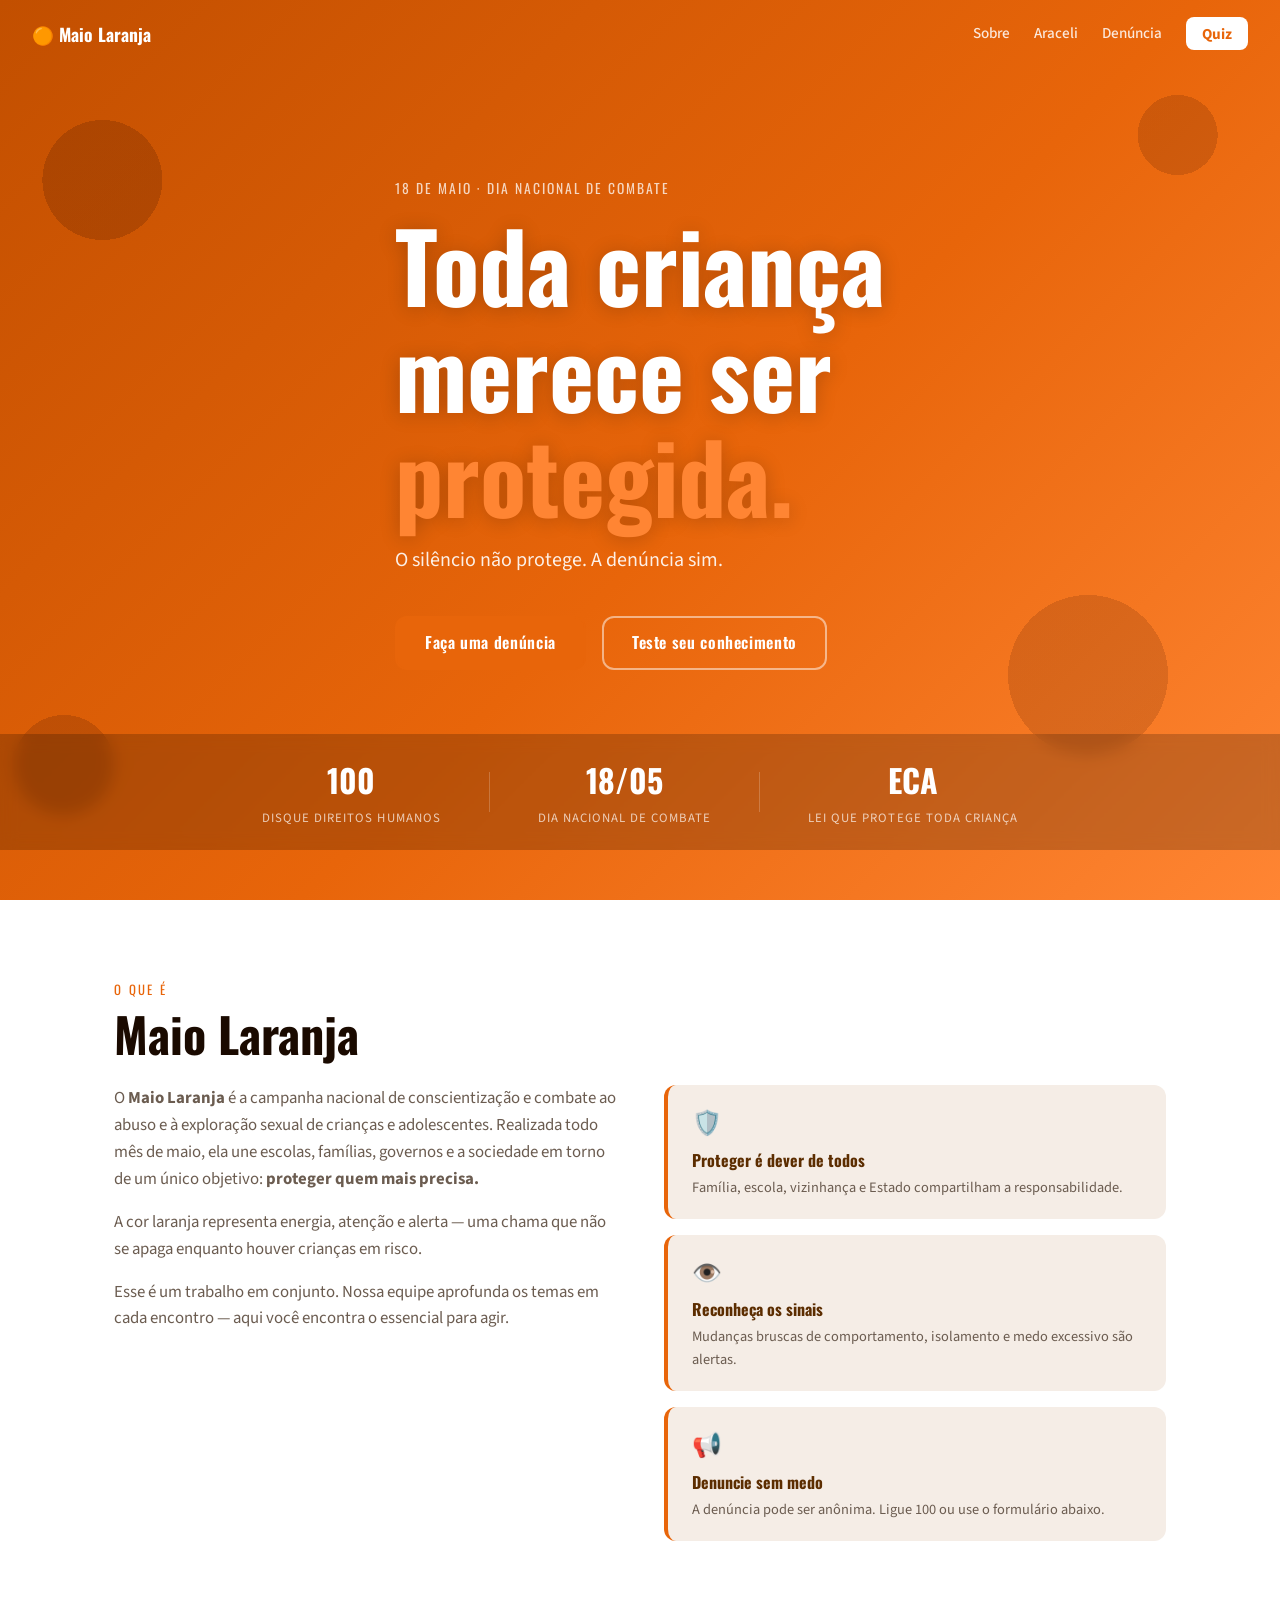
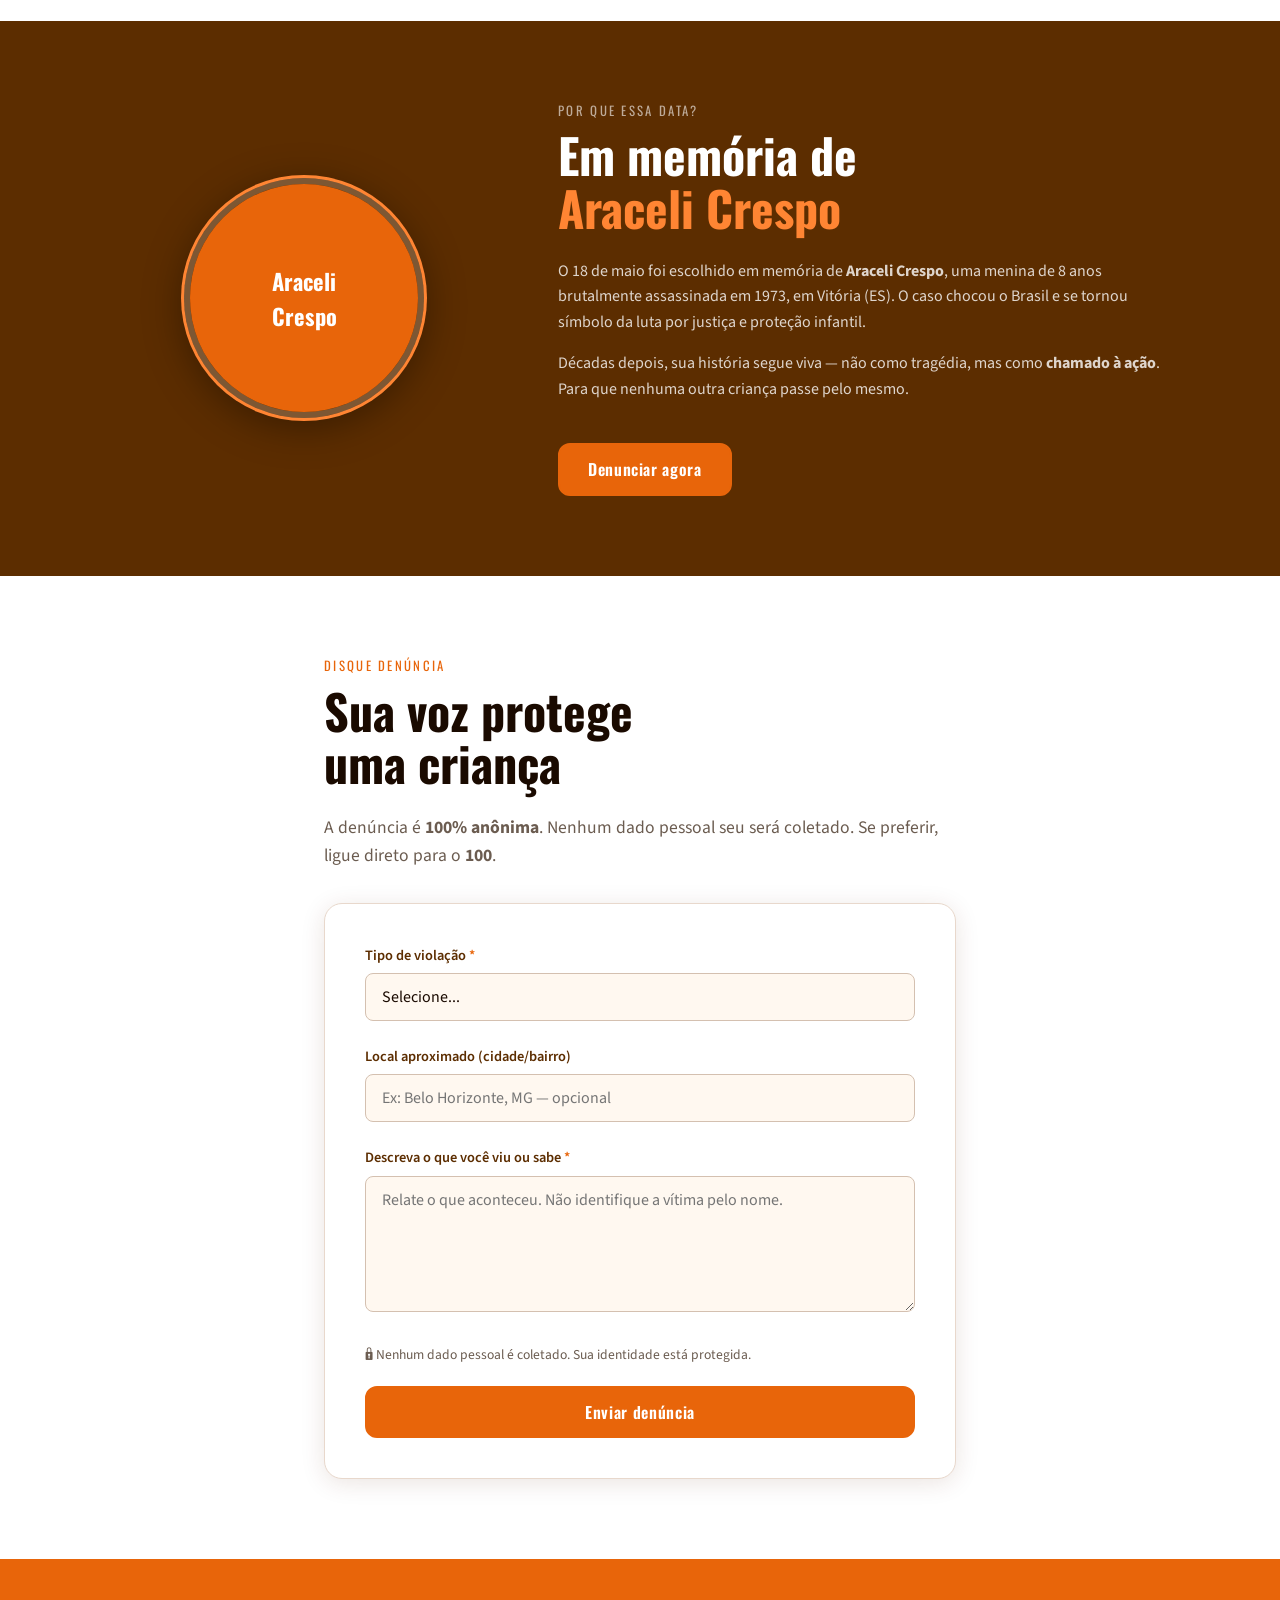
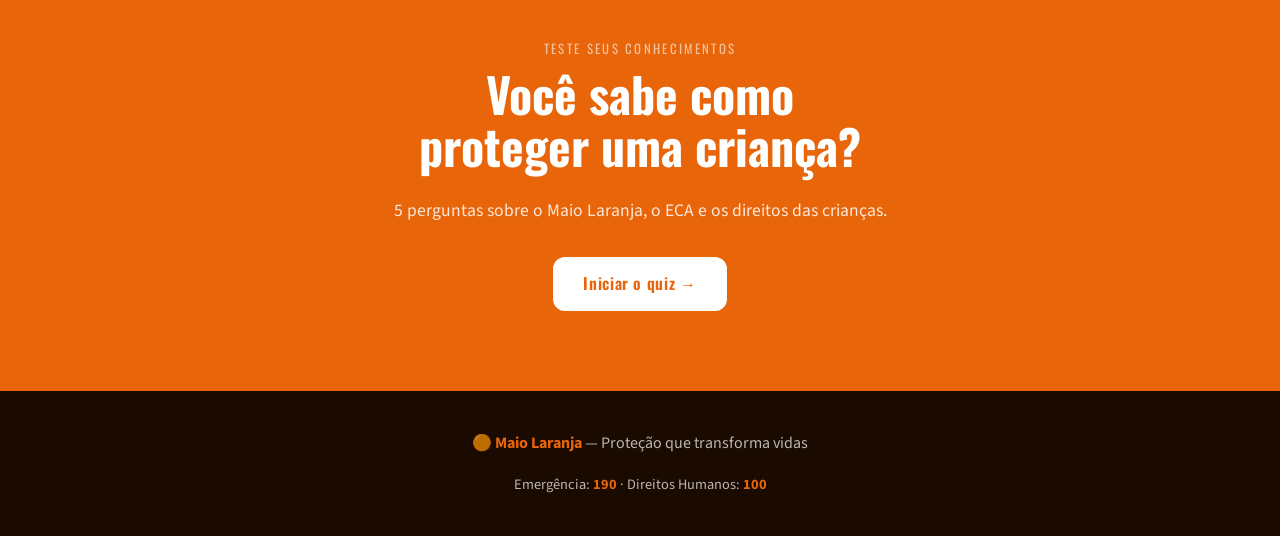
==== templates/index.html @ 09c56deb "Create index.html" ====
<!DOCTYPE html>
<html lang="pt-BR">
<head>
  <meta charset="UTF-8" />
  <meta name="viewport" content="width=device-width, initial-scale=1.0" />
  <title>Maio Laranja — Proteção que transforma vidas</title>
  <link rel="stylesheet" href="/static/css/style.css" />
  <link href="https://fonts.googleapis.com/css2?family=Oswald:wght@400;600;700&family=Source+Sans+3:wght@400;500;600&display=swap" rel="stylesheet" />
</head>
<body>

  <!-- ══════ HERO ══════ -->
  <header class="hero">
    <div class="hero-bg-flowers"></div>
    <nav class="nav">
      <span class="nav-logo">🟠 Maio Laranja</span>
      <ul class="nav-links">
        <li><a href="#sobre">Sobre</a></li>
        <li><a href="#araceli">Araceli</a></li>
        <li><a href="#denuncia">Denúncia</a></li>
        <li><a href="/quiz" class="nav-btn">Quiz</a></li>
      </ul>
    </nav>

    <div class="hero-content">
      <p class="hero-eyebrow">18 de maio · Dia Nacional de Combate</p>
      <h1 class="hero-title">Toda criança<br>merece ser<br><em>protegida.</em></h1>
      <p class="hero-sub">O silêncio não protege. A denúncia sim.</p>
      <div class="hero-actions">
        <a href="#denuncia" class="btn btn-primary">Faça uma denúncia</a>
        <a href="/quiz" class="btn btn-ghost">Teste seu conhecimento</a>
      </div>
    </div>

    <div class="hero-stat-strip">
      <div class="stat">
        <span class="stat-n">100</span>
        <span class="stat-label">Disque Direitos Humanos</span>
      </div>
      <div class="stat-div"></div>
      <div class="stat">
        <span class="stat-n">18/05</span>
        <span class="stat-label">Dia Nacional de Combate</span>
      </div>
      <div class="stat-div"></div>
      <div class="stat">
        <span class="stat-n">ECA</span>
        <span class="stat-label">Lei que protege toda criança</span>
      </div>
    </div>
  </header>

  <!-- ══════ SOBRE ══════ -->
  <section id="sobre" class="section section-white">
    <div class="container">
      <p class="section-eyebrow">O que é</p>
      <h2 class="section-title">Maio Laranja</h2>
      <div class="sobre-grid">
        <div class="sobre-text">
          <p>O <strong>Maio Laranja</strong> é a campanha nacional de conscientização e combate ao abuso e à exploração sexual de crianças e adolescentes. Realizada todo mês de maio, ela une escolas, famílias, governos e a sociedade em torno de um único objetivo: <strong>proteger quem mais precisa.</strong></p>
          <p>A cor laranja representa energia, atenção e alerta — uma chama que não se apaga enquanto houver crianças em risco.</p>
          <p>Esse é um trabalho em conjunto. Nossa equipe aprofunda os temas em cada encontro — aqui você encontra o essencial para agir.</p>
        </div>
        <div class="sobre-cards">
          <div class="info-card">
            <span class="info-icon">🛡️</span>
            <h3>Proteger é dever de todos</h3>
            <p>Família, escola, vizinhança e Estado compartilham a responsabilidade.</p>
          </div>
          <div class="info-card">
            <span class="info-icon">👁️</span>
            <h3>Reconheça os sinais</h3>
            <p>Mudanças bruscas de comportamento, isolamento e medo excessivo são alertas.</p>
          </div>
          <div class="info-card">
            <span class="info-icon">📢</span>
            <h3>Denuncie sem medo</h3>
            <p>A denúncia pode ser anônima. Ligue 100 ou use o formulário abaixo.</p>
          </div>
        </div>
      </div>
    </div>
  </section>

  <!-- ══════ ARACELI ══════ -->
  <section id="araceli" class="section section-dark">
    <div class="container">
      <div class="araceli-grid">
        <div class="araceli-photo">
          <div class="photo-frame">
            <div class="photo-placeholder">
              <span>Araceli<br>Crespo</span>
            </div>
          </div>
        </div>
        <div class="araceli-text">
          <p class="section-eyebrow light">Por que essa data?</p>
          <h2 class="section-title light">Em memória de<br><em>Araceli Crespo</em></h2>
          <p>O 18 de maio foi escolhido em memória de <strong>Araceli Crespo</strong>, uma menina de 8 anos brutalmente assassinada em 1973, em Vitória (ES). O caso chocou o Brasil e se tornou símbolo da luta por justiça e proteção infantil.</p>
          <p>Décadas depois, sua história segue viva — não como tragédia, mas como <strong>chamado à ação</strong>. Para que nenhuma outra criança passe pelo mesmo.</p>
          <a href="#denuncia" class="btn btn-primary mt">Denunciar agora</a>
        </div>
      </div>
    </div>
  </section>

  <!-- ══════ DENÚNCIA ══════ -->
  <section id="denuncia" class="section section-white">
    <div class="container container-narrow">
      <p class="section-eyebrow">Disque Denúncia</p>
      <h2 class="section-title">Sua voz protege<br>uma criança</h2>
      <p class="section-desc">A denúncia é <strong>100% anônima</strong>. Nenhum dado pessoal seu será coletado. Se preferir, ligue direto para o <strong>100</strong>.</p>

      <div class="form-card" id="form-area">
        <div class="form-group">
          <label for="tipo">Tipo de violação <span class="req">*</span></label>
          <select id="tipo">
            <option value="">Selecione...</option>
            <option value="abuso_sexual">Abuso sexual</option>
            <option value="exploracao_sexual">Exploração sexual</option>
            <option value="trabalho_infantil">Trabalho infantil</option>
            <option value="negligencia">Negligência</option>
            <option value="violencia_fisica">Violência física</option>
            <option value="violencia_psicologica">Violência psicológica</option>
            <option value="outro">Outro</option>
          </select>
        </div>
        <div class="form-group">
          <label for="local">Local aproximado (cidade/bairro)</label>
          <input type="text" id="local" placeholder="Ex: Belo Horizonte, MG — opcional" />
        </div>
        <div class="form-group">
          <label for="descricao">Descreva o que você viu ou sabe <span class="req">*</span></label>
          <textarea id="descricao" rows="5" placeholder="Relate o que aconteceu. Não identifique a vítima pelo nome."></textarea>
        </div>
        <p class="form-aviso">🔒 Nenhum dado pessoal é coletado. Sua identidade está protegida.</p>
        <button class="btn btn-primary btn-full" id="btn-enviar" onclick="enviarDenuncia()">Enviar denúncia</button>
      </div>

      <div class="form-sucesso hidden" id="form-sucesso">
        <span class="sucesso-icon">✅</span>
        <h3>Denúncia registrada!</h3>
        <p>Obrigado por agir. Cada denúncia pode salvar uma vida.</p>
        <button class="btn btn-ghost mt" onclick="novaDenuncia()">Fazer outra denúncia</button>
      </div>
    </div>
  </section>

  <!-- ══════ QUIZ CTA ══════ -->
  <section class="section section-orange">
    <div class="container container-narrow text-center">
      <p class="section-eyebrow light">Teste seus conhecimentos</p>
      <h2 class="section-title light">Você sabe como<br>proteger uma criança?</h2>
      <p class="section-desc light">5 perguntas sobre o Maio Laranja, o ECA e os direitos das crianças.</p>
      <a href="/quiz" class="btn btn-white">Iniciar o quiz →</a>
    </div>
  </section>

  <!-- ══════ FOOTER ══════ -->
  <footer class="footer">
    <div class="container">
      <p>🟠 <strong>Maio Laranja</strong> — Proteção que transforma vidas</p>
      <p class="footer-sub">Emergência: <strong>190</strong> · Direitos Humanos: <strong>100</strong></p>
    </div>
  </footer>

  <script src="/static/js/main.js"></script>
</body>
</html>
---- static/css/style.css ----
/* ══════════════════════════════════════════
   MAIO LARANJA — Design System Completo
══════════════════════════════════════════ */

:root {
  --orange:      #E8650A;
  --orange-deep: #C24F00;
  --orange-glow: #FF8533;
  --brown:       #5C2D00;
  --cream:       #FFF8F0;
  --dark:        #1A0A00;
  --white:       #FFFFFF;
  --gray:        #6B5C50;
  --gray-light:  #F5EDE6;
  --success:     #2E7D32;
  --font-display: 'Oswald', sans-serif;
  --font-body:    'Source Sans 3', sans-serif;
  --radius: 12px;
  --shadow: 0 4px 24px rgba(90,30,0,0.12);
}

*, *::before, *::after { box-sizing: border-box; margin: 0; padding: 0; }
html { scroll-behavior: smooth; }
body { font-family: var(--font-body); background: var(--cream); color: var(--dark); line-height: 1.6; }

h1, h2, h3 { font-family: var(--font-display); line-height: 1.1; }
em { font-style: normal; color: var(--orange-glow); }
p  { margin-bottom: 1rem; }
p:last-child { margin-bottom: 0; }

.container        { max-width: 1100px; margin: 0 auto; padding: 0 1.5rem; }
.container-narrow { max-width: 680px; }
.text-center      { text-align: center; }

/* ── BOTÕES ── */
.btn {
  display: inline-block;
  font-family: var(--font-display);
  font-size: 1rem; font-weight: 600; letter-spacing: .04em;
  padding: .75rem 1.75rem;
  border-radius: var(--radius);
  border: 2px solid transparent;
  cursor: pointer; text-decoration: none;
  transition: transform .15s, box-shadow .15s, background .15s;
}
.btn:hover  { transform: translateY(-2px); box-shadow: 0 6px 20px rgba(0,0,0,.18); }
.btn:active { transform: translateY(0); }
.btn-primary { background: var(--orange); color: var(--white); border-color: var(--orange); }
.btn-primary:hover { background: var(--orange-deep); border-color: var(--orange-deep); }
.btn-ghost   { background: transparent; color: var(--white); border-color: rgba(255,255,255,.5); }
.btn-ghost:hover { background: rgba(255,255,255,.1); }
.btn-white   { background: var(--white); color: var(--orange); border-color: var(--white); }
.btn-white:hover { background: var(--cream); }
.btn-full    { width: 100%; text-align: center; }
.mt          { margin-top: 1.5rem; }

/* ── NAV ── */
.nav {
  position: absolute; top: 0; left: 0; right: 0; z-index: 10;
  display: flex; align-items: center; justify-content: space-between;
  padding: 1.25rem 2rem;
}
.nav-dark    { position: relative; background: var(--brown); padding: 1rem 2rem; }
.nav-logo    { font-family: var(--font-display); font-size: 1.1rem; color: var(--white); text-decoration: none; font-weight: 700; }
.nav-links   { display: flex; gap: 1.5rem; list-style: none; }
.nav-links a { color: rgba(255,255,255,.85); text-decoration: none; font-weight: 500; font-size: .95rem; transition: color .15s; }
.nav-links a:hover { color: var(--white); }
.nav-links .nav-btn { background: var(--white); color: var(--orange); padding: .35rem 1rem; border-radius: 8px; font-weight: 700; }
.nav-btn-sm { background: rgba(255,255,255,.15); color: var(--white); padding: .35rem 1rem; border-radius: 8px; font-size: .9rem; font-weight: 600; text-decoration: none; border: 1px solid rgba(255,255,255,.3); }

/* ── HERO ── */
.hero {
  position: relative; min-height: 100vh;
  background: linear-gradient(135deg, var(--orange-deep) 0%, var(--orange) 55%, var(--orange-glow) 100%);
  display: flex; flex-direction: column; justify-content: center; overflow: hidden;
}
.hero-bg-flowers {
  position: absolute; inset: 0; pointer-events: none;
  background-image:
    radial-gradient(ellipse 60px 60px at 8%  20%, rgba(90,30,0,.25) 100%, transparent 0),
    radial-gradient(ellipse 40px 40px at 92% 15%, rgba(90,30,0,.2)  100%, transparent 0),
    radial-gradient(ellipse 80px 80px at 85% 75%, rgba(90,30,0,.18) 100%, transparent 0),
    radial-gradient(ellipse 50px 50px at 5%  85%, rgba(90,30,0,.22) 100%, transparent 0);
}
.hero-content  { position: relative; z-index: 1; padding: 8rem 2rem 4rem; max-width: 800px; margin: 0 auto; }
.hero-eyebrow  { font-family: var(--font-display); font-size: .85rem; letter-spacing: .15em; text-transform: uppercase; color: rgba(255,255,255,.75); margin-bottom: .75rem; }
.hero-title    { font-size: clamp(3rem, 8vw, 6rem); color: var(--white); margin-bottom: 1rem; text-shadow: 0 2px 20px rgba(0,0,0,.2); }
.hero-sub      { font-size: 1.25rem; color: rgba(255,255,255,.9); margin-bottom: 2.5rem; }
.hero-actions  { display: flex; gap: 1rem; flex-wrap: wrap; }
.hero-stat-strip {
  position: relative; z-index: 1; background: rgba(0,0,0,.2); backdrop-filter: blur(8px);
  display: flex; align-items: center; justify-content: center; padding: 1.25rem 2rem;
}
.stat        { text-align: center; padding: 0 3rem; }
.stat-n      { display: block; font-family: var(--font-display); font-size: 2rem; font-weight: 700; color: var(--white); }
.stat-label  { font-size: .8rem; color: rgba(255,255,255,.7); text-transform: uppercase; letter-spacing: .08em; }
.stat-div    { width: 1px; height: 40px; background: rgba(255,255,255,.2); }

/* ── SEÇÕES ── */
.section        { padding: 5rem 0; }
.section-white  { background: var(--white); }
.section-dark   { background: var(--brown); }
.section-orange { background: var(--orange); }
.section-eyebrow { font-family: var(--font-display); font-size: .8rem; letter-spacing: .18em; text-transform: uppercase; color: var(--orange); margin-bottom: .5rem; }
.section-eyebrow.light { color: rgba(255,255,255,.6); }
.section-title  { font-size: clamp(2rem, 4vw, 3rem); margin-bottom: 1.5rem; }
.section-title.light { color: var(--white); }
.section-desc   { font-size: 1.1rem; color: var(--gray); margin-bottom: 2rem; }
.section-desc.light { color: rgba(255,255,255,.85); }

/* ── SOBRE ── */
.sobre-grid  { display: grid; grid-template-columns: 1fr 1fr; gap: 3rem; align-items: start; }
.sobre-text p { color: var(--gray); font-size: 1.05rem; }
.sobre-cards { display: flex; flex-direction: column; gap: 1rem; }
.info-card   { background: var(--gray-light); border-left: 4px solid var(--orange); border-radius: var(--radius); padding: 1.25rem 1.5rem; }
.info-icon   { font-size: 1.5rem; display: block; margin-bottom: .5rem; }
.info-card h3 { font-size: 1rem; margin-bottom: .4rem; color: var(--brown); }
.info-card p  { font-size: .9rem; color: var(--gray); }

/* ── ARACELI ── */
.araceli-grid { display: grid; grid-template-columns: 1fr 1.6fr; gap: 4rem; align-items: center; }
.araceli-text p { color: rgba(255,255,255,.8); }
.photo-frame { border-radius: 50%; border: 6px solid rgba(255,255,255,.2); box-shadow: 0 0 0 3px var(--orange-glow), 0 8px 40px rgba(0,0,0,.4); overflow: hidden; width: 240px; height: 240px; margin: 0 auto; }
.photo-placeholder { width: 100%; height: 100%; background: var(--orange); display: flex; align-items: center; justify-content: center; font-family: var(--font-display); font-size: 1.4rem; color: var(--white); text-align: center; font-weight: 700; }

/* ── FORMULÁRIO ── */
.form-card   { background: var(--white); border: 1px solid #E8D8CC; border-radius: calc(var(--radius)*1.5); padding: 2.5rem; box-shadow: var(--shadow); }
.form-group  { margin-bottom: 1.5rem; }
.form-group label { display: block; font-weight: 600; font-size: .9rem; margin-bottom: .4rem; color: var(--brown); }
.req         { color: var(--orange); }
.form-group input,
.form-group select,
.form-group textarea { width: 100%; padding: .75rem 1rem; border: 1.5px solid #D4C0B0; border-radius: 8px; font-family: var(--font-body); font-size: 1rem; color: var(--dark); background: var(--cream); transition: border-color .15s, box-shadow .15s; appearance: none; }
.form-group input:focus,
.form-group select:focus,
.form-group textarea:focus { outline: none; border-color: var(--orange); box-shadow: 0 0 0 3px rgba(232,101,10,.15); }
.form-group textarea { resize: vertical; }
.form-aviso  { font-size: .85rem; color: var(--gray); margin-bottom: 1.25rem; }
.form-sucesso { text-align: center; padding: 3rem 2rem; background: var(--white); border-radius: calc(var(--radius)*1.5); border: 1px solid #C8E6C9; box-shadow: var(--shadow); }
.sucesso-icon { font-size: 3rem; display: block; margin-bottom: 1rem; }
.form-sucesso h3 { font-size: 1.75rem; color: var(--success); margin-bottom: .5rem; }
.hidden { display: none; }

/* ── FOOTER ── */
.footer      { background: var(--dark); color: rgba(255,255,255,.7); padding: 2.5rem 0; text-align: center; }
.footer strong { color: var(--orange); }
.footer-sub  { font-size: .9rem; margin-top: .5rem; }

/* ── QUIZ ── */
.quiz-body { background: var(--brown); min-height: 100vh; }
.quiz-screen { display: flex; align-items: center; justify-content: center; min-height: calc(100vh - 70px); padding: 2rem 1.5rem; }
.quiz-card { background: var(--cream); border-radius: calc(var(--radius)*2); padding: 2.5rem; width: 100%; max-width: 520px; box-shadow: 0 8px 60px rgba(0,0,0,.4); }
.quiz-card-wide { max-width: 700px; }
.quiz-badge { display: inline-block; background: var(--orange); color: var(--white); font-family: var(--font-display); font-size: .8rem; letter-spacing: .1em; text-transform: uppercase; padding: .3rem .9rem; border-radius: 100px; margin-bottom: 1.25rem; }
.quiz-card h1 { font-size: clamp(1.8rem, 4vw, 2.5rem); margin-bottom: .75rem; }
.quiz-card p  { color: var(--gray); margin-bottom: 1.5rem; }
.quiz-anon { font-size: .8rem; text-align: center; margin-top: .75rem; }

/* ── QUIZ PROGRESSO ── */
.quiz-progress-bar  { height: 6px; background: #DDD; border-radius: 3px; margin-bottom: 1.5rem; overflow: hidden; }
.quiz-progress-fill { height: 100%; background: var(--orange); border-radius: 3px; transition: width .4s ease; }
.quiz-counter { font-size: .85rem; color: var(--gray); margin-bottom: .5rem; }
.quiz-nivel   { display: inline-block; font-size: .75rem; font-weight: 700; padding: .2rem .7rem; border-radius: 100px; margin-bottom: 1rem; text-transform: uppercase; letter-spacing: .08em; }
.nivel-1 { background: #FFF3CD; color: #856404; }
.nivel-2 { background: #FFE0B2; color: #BF360C; }
.nivel-3 { background: #FFCDD2; color: #B71C1C; }
.quiz-pergunta { font-size: clamp(1.1rem, 2.5vw, 1.4rem); margin-bottom: 1.5rem; color: var(--dark); }
.quiz-opcoes   { display: flex; flex-direction: column; gap: .75rem; }
.opcao-btn { display: flex; align-items: center; gap: .75rem; padding: .9rem 1.25rem; background: var(--white); border: 2px solid #DDD; border-radius: var(--radius); cursor: pointer; font-family: var(--font-body); font-size: 1rem; color: var(--dark); text-align: left; transition: border-color .15s, background .15s, transform .1s; }
.opcao-btn:hover:not(:disabled) { border-color: var(--orange); background: var(--cream); transform: translateX(4px); }
.opcao-btn:disabled { cursor: default; }
.opcao-btn .letra { font-family: var(--font-display); font-weight: 700; color: var(--orange); min-width: 1.5rem; }
.opcao-correta { background: #E8F5E9 !important; border-color: #4CAF50 !important; }
.opcao-errada  { background: #FFEBEE !important; border-color: #F44336 !important; }

/* ── RESULTADO ── */
.resultado-emoji   { font-size: 4rem; text-align: center; margin-bottom: 1rem; }
.resultado-nota    { font-family: var(--font-display); font-size: 3rem; font-weight: 700; color: var(--orange); text-align: center; margin-bottom: .5rem; }
#resultado-tempo   { text-align: center; color: var(--gray); margin-bottom: 1.5rem; }
#resultado-titulo  { text-align: center; margin-bottom: .25rem; }
.resultado-detalhes { display: flex; flex-direction: column; gap: .5rem; margin-bottom: 1.5rem; }
.detalhe-item { display: flex; align-items: flex-start; gap: .5rem; font-size: .9rem; padding: .5rem; border-radius: 8px; background: var(--gray-light); }
.resultado-acoes { display: flex; gap: 1rem; flex-wrap: wrap; justify-content: center; }

/* ── RANKING ── */
.ranking-title { font-size: 2.5rem; text-align: center; margin-bottom: .25rem; }
.ranking-sub   { text-align: center; color: var(--gray); margin-bottom: 2rem; }
.ranking-row   { display: grid; grid-template-columns: 3rem 1fr auto auto; gap: .75rem; align-items: center; padding: .9rem 1rem; border-radius: var(--radius); border-bottom: 1px solid #EEE; font-size: .95rem; }
.ranking-top   { background: linear-gradient(90deg, #FFF8F0, var(--white)); }
.ranking-pos   { font-family: var(--font-display); font-size: 1.1rem; }
.ranking-nome  { font-weight: 600; }
.ranking-nota  { font-family: var(--font-display); color: var(--orange); }
.ranking-tempo { color: var(--gray); font-size: .85rem; }
.loading { text-align: center; color: var(--gray); padding: 2rem; }

/* ── RESPONSIVO ── */
@media (max-width: 768px) {
  .nav-links { display: none; }
  .hero-content { padding: 6rem 1.5rem 3rem; }
  .hero-stat-strip { flex-direction: column; gap: 1rem; }
  .stat-div { width: 40px; height: 1px; }
  .sobre-grid { grid-template-columns: 1fr; }
  .araceli-grid { grid-template-columns: 1fr; text-align: center; }
  .araceli-photo { order: -1; }
  .hero-actions { flex-direction: column; }
  .btn { text-align: center; }
  .form-card { padding: 1.5rem; }
  .quiz-card { padding: 1.75rem; }
  .ranking-row { grid-template-columns: 2.5rem 1fr auto; }
  .ranking-tempo { display: none; }
}
@media (prefers-reduced-motion: reduce) {
  *, *::before, *::after { transition: none !important; }
}
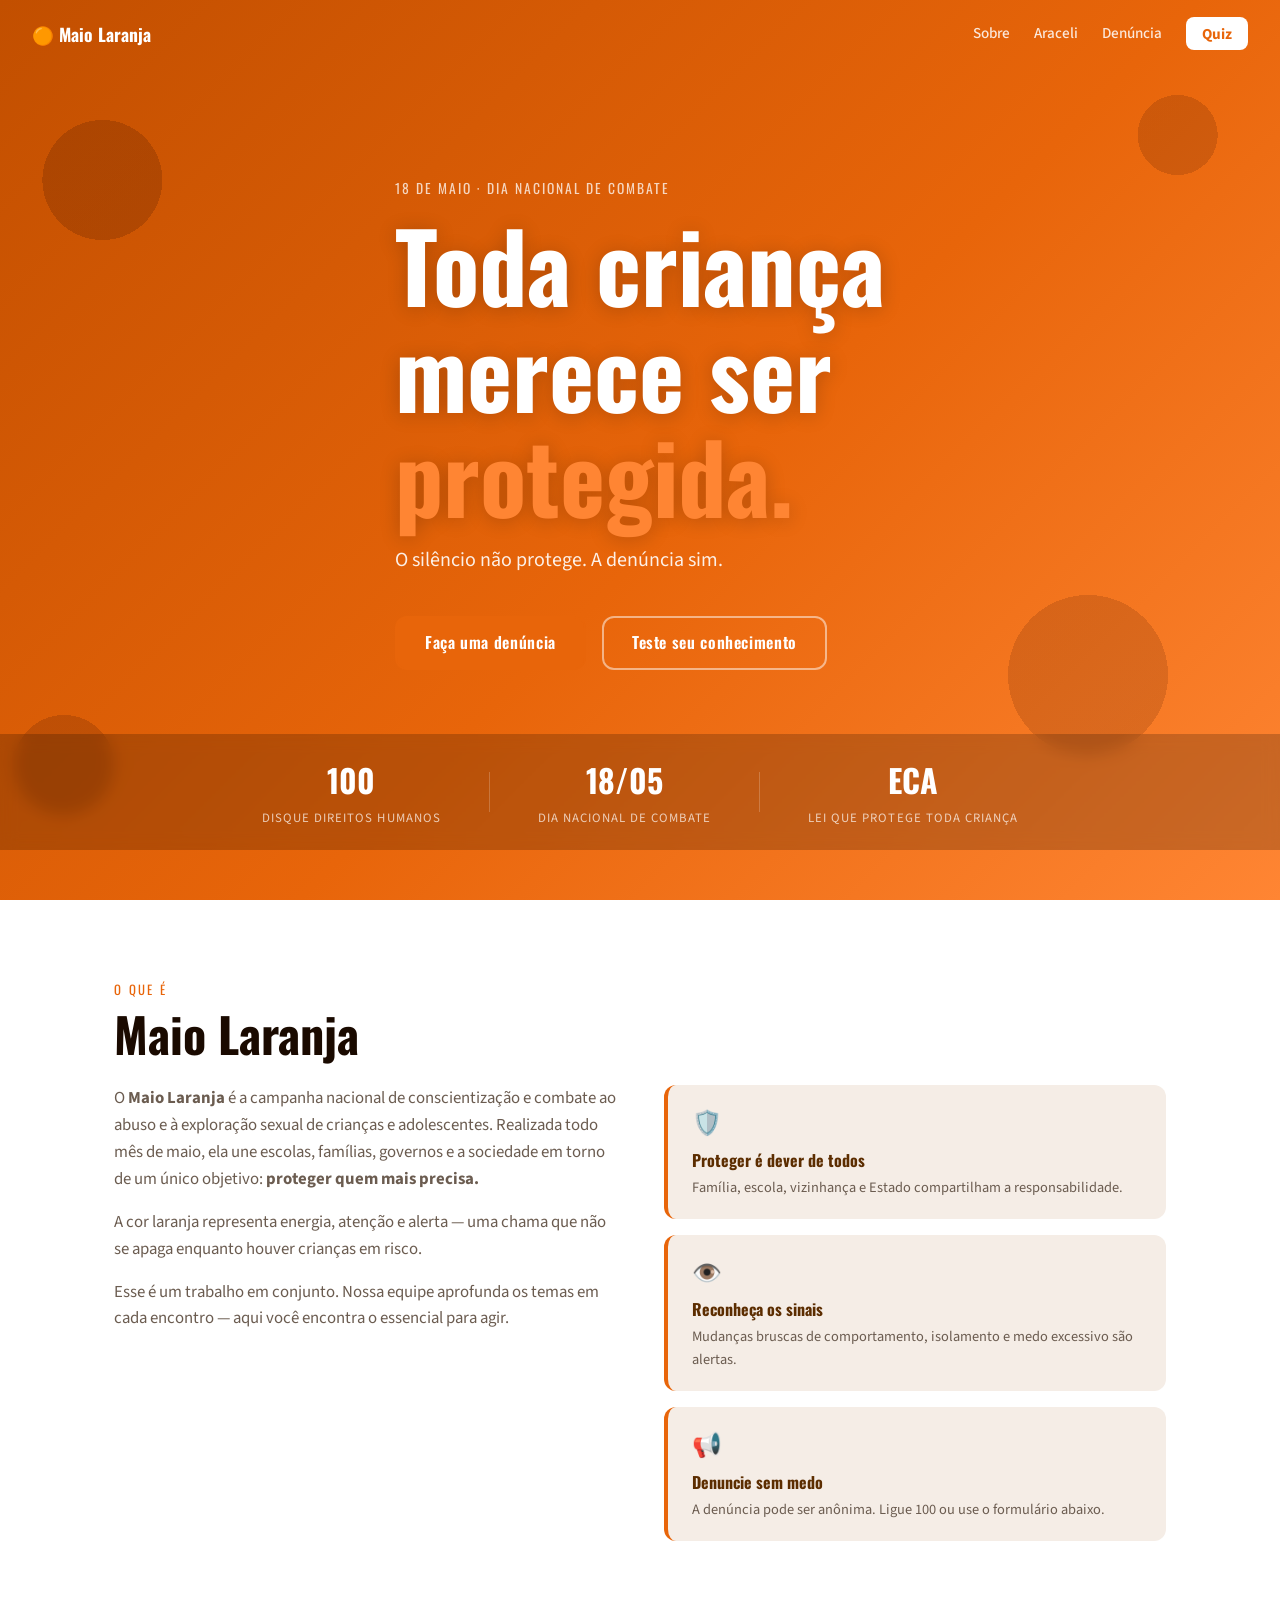
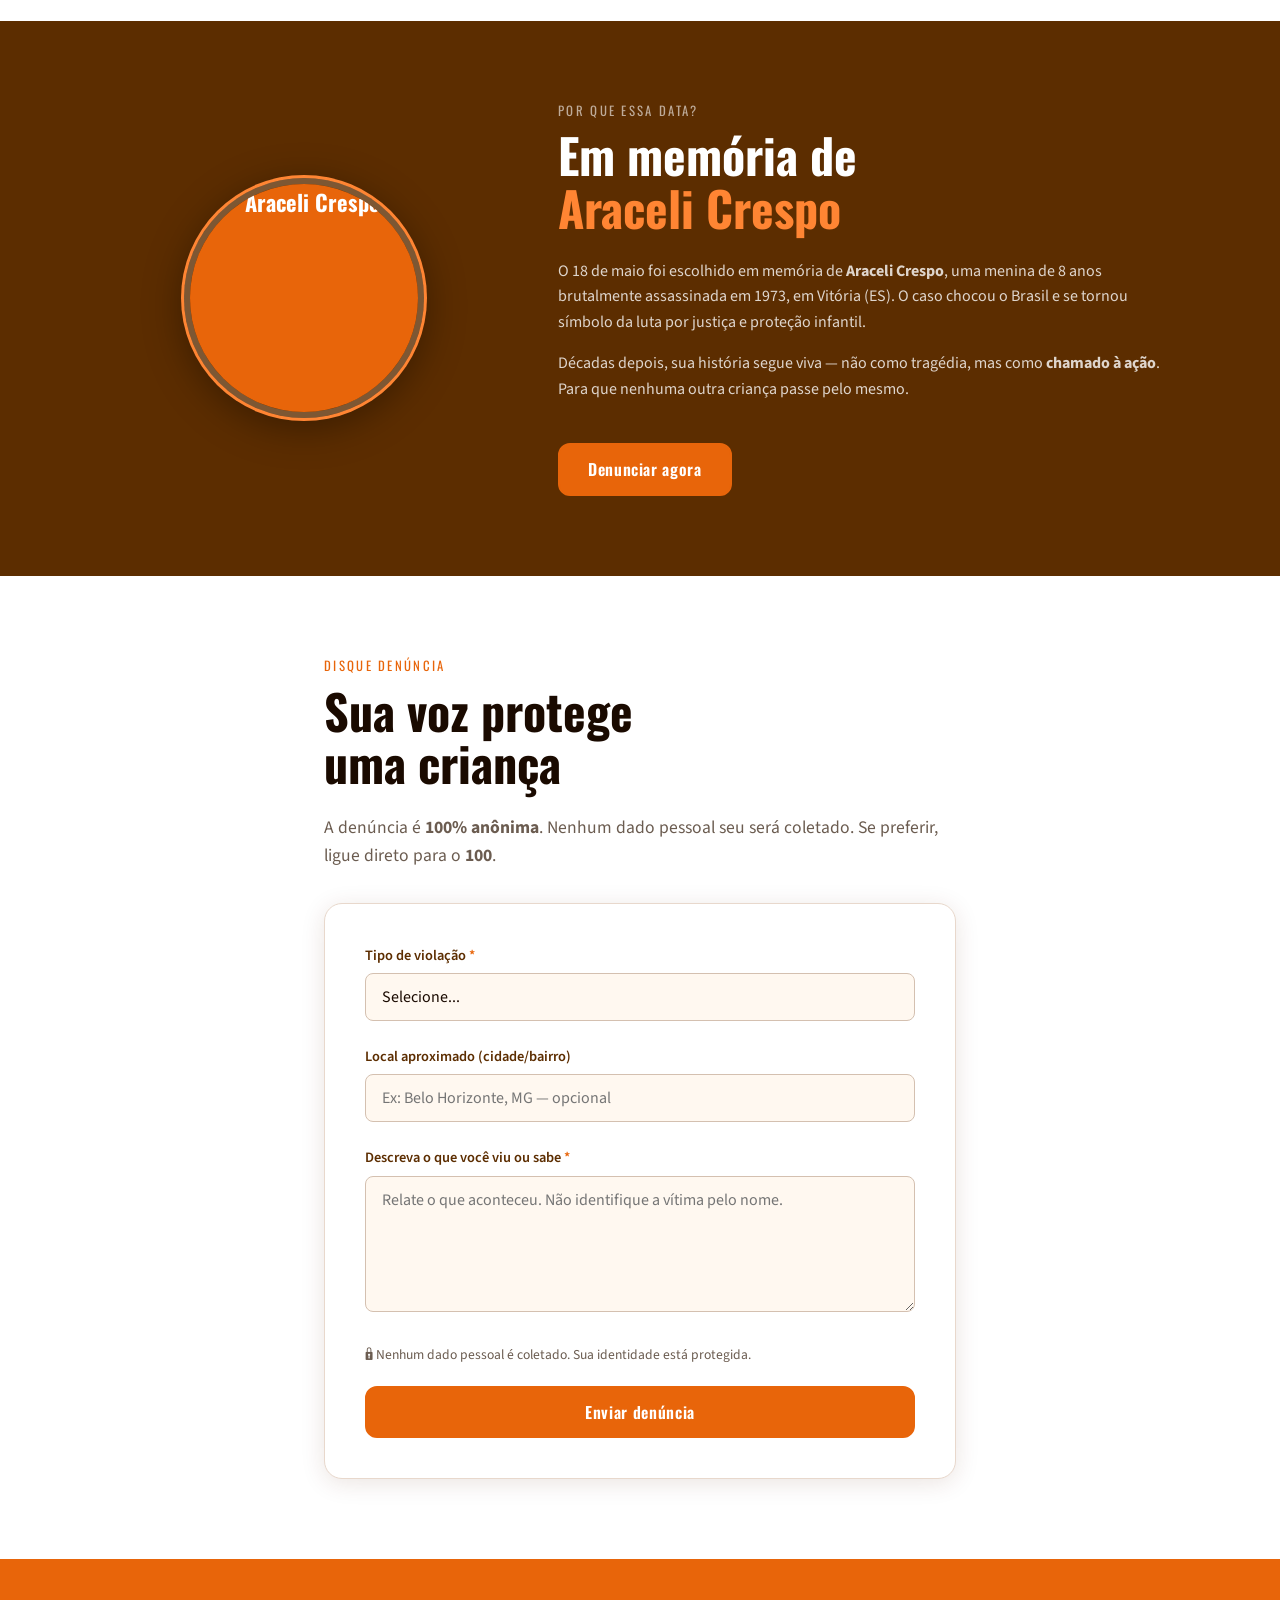
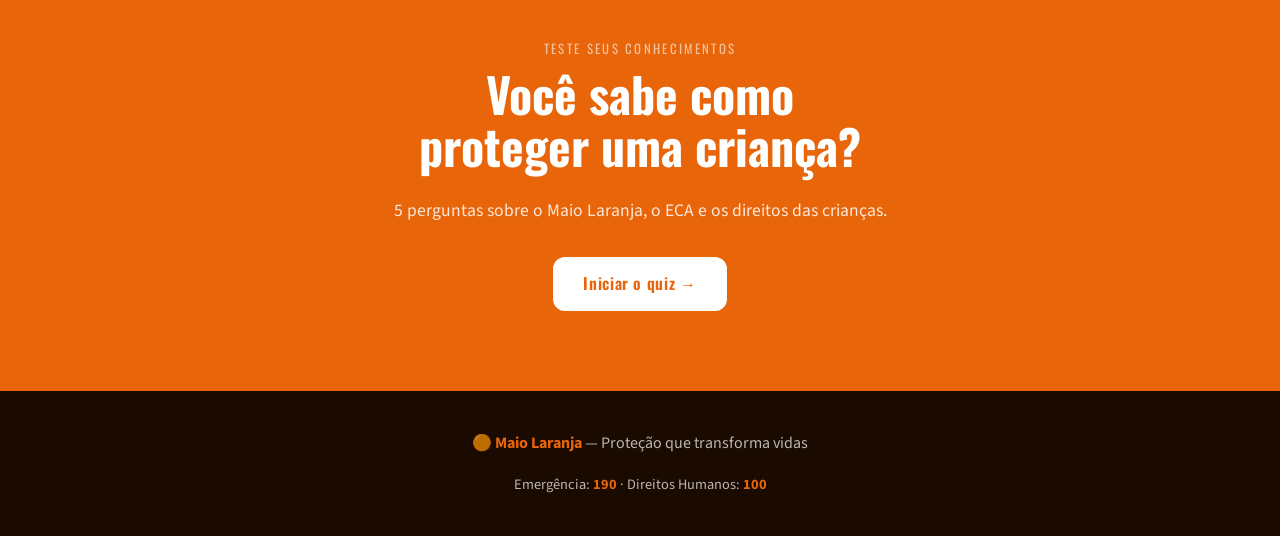
==== commit d0f14c28: "Update index.html" ====
--- a/templates/index.html
+++ b/templates/index.html
@@ -89,7 +89,7 @@
         <div class="araceli-photo">
           <div class="photo-frame">
             <div class="photo-placeholder">
-              <span>Araceli<br>Crespo</span>
+              <img src="COLE_O_LINK_AQUI" alt="Araceli Crespo" style="width:100%;height:100%;object-fit:cover;" />
             </div>
           </div>
         </div>
